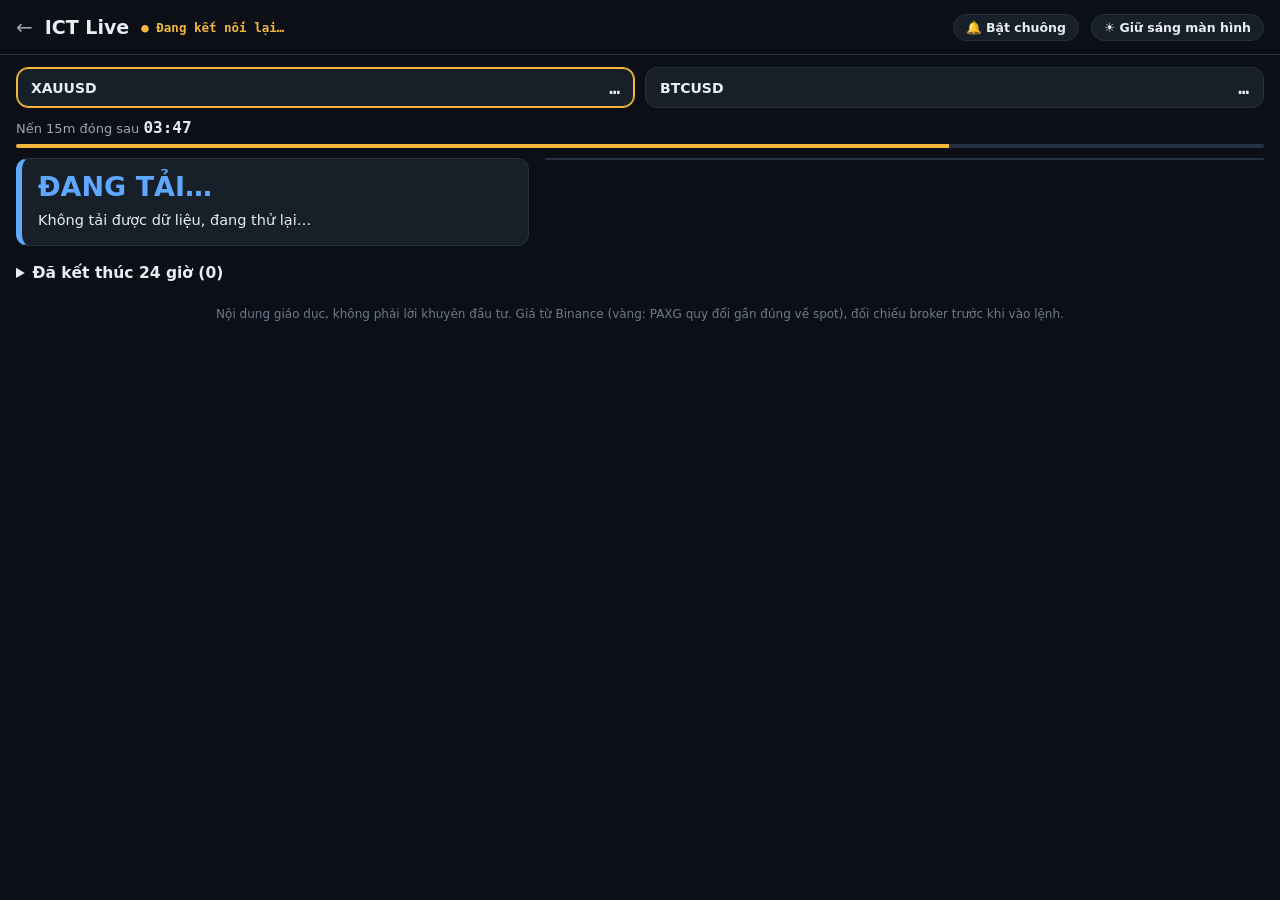
==== live/index.html @ 74df658f "Add ICT Live: a standalone low-latency analysis page (tick-by-tick prices, analysis at candle close " ====
<!doctype html>
<html lang="vi" data-theme="dark">
<head>
<meta charset="utf-8">
<meta name="viewport" content="width=device-width, initial-scale=1">
<title>ICT Live</title>
<meta name="description" content="Phân tích và gợi ý lệnh XAUUSD, BTCUSD theo thời gian thực. Nội dung giáo dục.">
<meta name="theme-color" content="#0c1016">
<link rel="manifest" href="manifest.webmanifest">
<link rel="icon" href="../icons/icon-192.png">
<link rel="apple-touch-icon" href="../icons/apple-touch-icon.png">
<link rel="preconnect" href="https://data-api.binance.vision" crossorigin>
<link rel="preconnect" href="https://stream.binance.com:9443">
<link rel="stylesheet" href="../assets/style.css">
<link rel="stylesheet" href="live.css">
</head>
<body class="lv">
<header class="lv-top">
  <a href="../#analyst" title="Về trang học">←</a>
  <h1>ICT Live</h1>
  <span id="lv-conn" class="off">Đang kết nối…</span>
  <button type="button" id="lv-sound">🔔 Bật chuông</button>
  <button type="button" id="lv-awake">☀ Giữ sáng màn hình</button>
</header>
<main class="lv-main">
  <nav id="lv-tabs"></nav>
  <div class="lv-clock"><div><span>Nến 15m đóng sau</span> <b id="lv-cd">--:--</b></div><div class="lv-track"><i id="lv-bar"></i></div><p id="lv-perf" class="lv-sub"></p></div>
  <div class="lv-grid">
    <div class="lv-col">
      <div id="lv-verdict"></div>
      <section id="lv-prov"></section>
      <section id="lv-open"></section>
      <details class="lv-donebox"><summary>Đã kết thúc 24 giờ (<span id="lv-done-n">0</span>)</summary><div id="lv-done"></div></details>
    </div>
    <div class="lv-col"><div id="lv-chart" class="tvl"></div></div>
  </div>
  <p class="lv-disc">Nội dung giáo dục, không phải lời khuyên đầu tư. Giá từ Binance (vàng: PAXG quy đổi gần đúng về spot), đối chiếu broker trước khi vào lệnh.</p>
</main>
<script src="../assets/engine.js"></script>
<script src="../assets/analyst-core.js"></script>
<script src="../assets/analyst-models.js"></script>
<script src="signals.js"></script>
<script src="app.js"></script>
</body>
</html>
---- assets/style.css ----
/* Kênh Học ICT — bố cục: thanh điều hướng trái + cột đọc rộng; biểu đồ là "tấm bảng" chính của mỗi bài */
:root {
  --bg: #0c1016; --panel: #121820; --card: #171f29; --line: #263243; --fg: #e8edf3; --mute: #97a5b6; --faint: #6b7b8e;
  --accent: #f2b73c; --accent-bg: #f2b73c; --accent-ink: #1b1400; --zbull: #3cc0ff; --zbear: #ff9a4d; --obbull: #9b7dff; --obbear: #e85bd0; --bull: #2fc7a2; --bear: #f2646f; --info: #5fa8ff; --warn: #f2b73c; --note: #b9a5ff; --tint: rgba(255,255,255,.035);
  --ui: 'Inter', system-ui, -apple-system, 'Segoe UI', Roboto, sans-serif; --disp: 'Be Vietnam Pro', 'Inter', system-ui, sans-serif; --mono: 'JetBrains Mono', ui-monospace, Consolas, monospace;
  color-scheme: dark;
}
@media (prefers-color-scheme: light) {
  :root:not([data-theme="dark"]) { --bg: #f2f5f8; --panel: #ffffff; --card: #ffffff; --line: #d8dfe8; --fg: #121a24; --mute: #53627a; --faint: #7d8ba0; --accent: #8f6100; --zbull: #0b87c2; --zbear: #c2570d; --obbull: #5b3fd1; --obbear: #b02a9a; --bull: #0d8d70; --bear: #cc3547; --info: #1c68d0; --warn: #8f6100; --note: #6b46c1; --tint: rgba(10,30,60,.04); color-scheme: light; }
}
:root[data-theme="light"] { --bg: #f2f5f8; --panel: #ffffff; --card: #ffffff; --line: #d8dfe8; --fg: #121a24; --mute: #53627a; --faint: #7d8ba0; --accent: #8f6100; --zbull: #0b87c2; --zbear: #c2570d; --obbull: #5b3fd1; --obbear: #b02a9a; --bull: #0d8d70; --bear: #cc3547; --info: #1c68d0; --warn: #8f6100; --note: #6b46c1; --tint: rgba(10,30,60,.04); color-scheme: light; }

* { box-sizing: border-box; }
html { scroll-behavior: smooth; }
body { margin: 0; background: var(--bg); color: var(--fg); font: 15.5px/1.7 var(--ui); -webkit-font-smoothing: antialiased; }
[hidden] { display: none !important; }
a { color: var(--info); text-decoration: none; } a:hover { text-decoration: underline; }
button, input, select, textarea { font: inherit; color: inherit; }
:focus-visible { outline: 2px solid var(--accent-bg); outline-offset: 2px; border-radius: 4px; }
h1, h2, h3, h4 { font-family: var(--disp); line-height: 1.25; text-wrap: balance; margin: 0; }
b, strong { font-weight: 650; }
code, kbd { font-family: var(--mono); font-size: .88em; background: var(--tint); border: 1px solid var(--line); padding: 1px 5px; border-radius: 4px; }
.up { color: var(--bull); } .dn { color: var(--bear); } .muted { color: var(--mute); }

/* ---- khung ---- */
.top { position: sticky; top: env(safe-area-inset-top, 0px); z-index: 30; display: flex; align-items: center; gap: 12px; height: 54px; padding: 0 max(16px, env(safe-area-inset-right, 0px)) 0 max(16px, env(safe-area-inset-left, 0px)); background: var(--panel); border-bottom: 1px solid var(--line); }
body::before { content: ""; position: fixed; inset: 0 0 auto; height: env(safe-area-inset-top, 0px); z-index: 40; background: var(--panel); }
.brand { display: flex; align-items: center; gap: 10px; font: 800 17px var(--disp); color: var(--fg); letter-spacing: -.01em; white-space: nowrap; }
.brand:hover { text-decoration: none; } .brand small { font: 600 11px var(--ui); color: var(--mute); letter-spacing: .06em; text-transform: uppercase; }
.top .sp { flex: 1; }
.icon-btn { background: none; border: 1px solid var(--line); border-radius: 8px; width: 36px; height: 36px; cursor: pointer; display: inline-grid; place-items: center; color: var(--fg); }
.icon-btn:hover { background: var(--tint); }
a.icon-btn { text-decoration: none; }
#syncBtn[data-st="ok"] { color: var(--bull); border-color: color-mix(in srgb, var(--bull) 50%, var(--line)); } #syncBtn[data-st="err"] { color: var(--bear); border-color: var(--bear); } #syncBtn[data-st="sync"] { color: var(--accent); animation: sypulse 1s ease-in-out infinite; } #syncBtn[data-st="off"] { color: var(--faint); }
@keyframes sypulse { 50% { opacity: .4; } } @media (prefers-reduced-motion: reduce) { #syncBtn[data-st="sync"] { animation: none; } }
#menuBtn { display: none; }
.search { position: relative; flex: 0 1 280px; }
.search input { width: 100%; background: var(--bg); border: 1px solid var(--line); border-radius: 8px; padding: 7px 10px 7px 32px; font-size: 14px; }
.search::before { content: "⌕"; position: absolute; left: 10px; top: 5px; color: var(--mute); font-size: 17px; }
.sres { position: absolute; top: 42px; left: 0; right: 0; background: var(--panel); border: 1px solid var(--line); border-radius: 10px; max-height: 60vh; overflow: auto; box-shadow: 0 12px 30px rgba(0,0,0,.35); }
.sres a { display: block; padding: 9px 12px; color: var(--fg); border-bottom: 1px solid var(--line); font-size: 14px; } .sres a small { display: block; color: var(--mute); }
.sres a:hover { background: var(--tint); text-decoration: none; }
.layout { display: grid; grid-template-columns: 290px minmax(0, 1fr); min-height: calc(100vh - 54px); }
.side { position: sticky; top: calc(54px + env(safe-area-inset-top, 0px)); align-self: start; height: calc(100vh - 54px); overflow: auto; background: var(--panel); border-right: 1px solid var(--line); padding: 14px 10px 40px max(10px, env(safe-area-inset-left, 0px)); }
.side h6 { margin: 16px 10px 6px; font: 700 11px var(--ui); letter-spacing: .09em; text-transform: uppercase; color: var(--faint); }
.side a.nv, .side summary { display: flex; align-items: center; gap: 8px; padding: 7px 10px; border-radius: 8px; color: var(--fg); font-size: 14px; cursor: pointer; list-style: none; }
.side summary::-webkit-details-marker { display: none; }
.side a.nv:hover, .side summary:hover { background: var(--tint); text-decoration: none; }
.side a.nv.on { background: var(--accent-bg); color: var(--accent-ink); font-weight: 650; }
.side details > summary { font-weight: 600; } .side details > summary::after { content: "▸"; margin-left: auto; color: var(--faint); transition: transform .15s; } .side details[open] > summary::after { transform: rotate(90deg); }
.side .ls a.nv { padding-left: 22px; font-size: 13.5px; color: var(--mute); } .side .ls a.nv.on { color: var(--accent-ink); }
.side .dotp { width: 8px; height: 8px; border-radius: 50%; border: 1.5px solid var(--faint); flex: none; } .side .dotp.ok { background: var(--bull); border-color: var(--bull); }
.side .mp { margin-left: auto; font: 11px var(--mono); color: var(--faint); }
.main { min-width: 0; padding: 28px max(20px, env(safe-area-inset-right, 0px)) 80px 32px; }
.page { max-width: 880px; margin: 0 auto; }
.page.wide { max-width: 1080px; }
.scrim { display: none; }

/* ---- chữ ---- */
.crumb { font: 600 12px var(--ui); letter-spacing: .08em; text-transform: uppercase; color: var(--accent); margin-bottom: 8px; }
.page h1 { font-size: clamp(26px, 4.2vw, 38px); letter-spacing: -.02em; margin-bottom: 8px; }
.lead { color: var(--mute); font-size: 17px; margin: 0 0 22px; }
.meta { display: flex; flex-wrap: wrap; gap: 8px; margin: 0 0 22px; }
.tagc { font: 600 12px var(--ui); border: 1px solid var(--line); border-radius: 999px; padding: 2px 10px; color: var(--mute); }
.tagc.g { color: var(--bull); border-color: color-mix(in srgb, var(--bull) 50%, var(--line)); } .tagc.o { color: var(--accent); border-color: color-mix(in srgb, var(--accent) 50%, var(--line)); }
.page h2 { font-size: 23px; margin: 36px 0 10px; letter-spacing: -.01em; } .page h3 { font-size: 18px; margin: 26px 0 8px; }
.page p { margin: 0 0 14px; } .page ul, .page ol { padding-left: 22px; margin: 0 0 16px; } .page li { margin-bottom: 6px; }
.callout { background: var(--tint); border: 1px solid var(--line); border-radius: 8px; padding: 12px 15px 12px; margin: 18px 0; }
.callout::before { display: block; font: 700 11px var(--ui); letter-spacing: .09em; text-transform: uppercase; margin-bottom: 4px; }
.callout.key::before { content: "Cốt lõi cần nhớ"; color: var(--accent); } .callout.tip::before { content: "Mẹo thực hành"; color: var(--bull); }
.callout.warn::before { content: "Lưu ý / Rủi ro"; color: var(--bear); } .callout.ex::before { content: "Ví dụ"; color: var(--info); } .callout.hist::before { content: "Ghi chú"; color: var(--note); }
.callout p:last-child, .callout ul:last-child { margin-bottom: 0; }
.tblw { overflow-x: auto; margin: 16px 0; border: 1px solid var(--line); border-radius: 8px; }
table { border-collapse: collapse; width: 100%; font-size: 14px; } th, td { text-align: left; padding: 8px 12px; border-bottom: 1px solid var(--line); vertical-align: top; } th { background: var(--tint); font: 700 12px var(--ui); text-transform: uppercase; letter-spacing: .05em; color: var(--mute); } tr:last-child td { border-bottom: 0; }
.cols { display: grid; grid-template-columns: repeat(auto-fit, minmax(240px, 1fr)); gap: 14px; margin: 16px 0; }
.cols > div { background: var(--card); border: 1px solid var(--line); border-radius: 10px; padding: 14px 16px; } .cols h4 { font-size: 15px; margin-bottom: 6px; }
.cols p:last-child, .cols ul:last-child { margin-bottom: 0; }
.fm { font-family: var(--mono); background: var(--tint); border: 1px solid var(--line); border-radius: 8px; padding: 10px 14px; margin: 14px 0; overflow-x: auto; }
.page pre { background: var(--tint); border: 1px solid var(--line); border-radius: 8px; padding: 12px 14px; overflow-x: auto; font: 13px/1.6 var(--mono); margin: 14px 0; } .page pre code { background: none; border: 0; padding: 0; font-size: inherit; }
.lnav { display: flex; justify-content: space-between; gap: 12px; margin-top: 40px; flex-wrap: wrap; }
.lnav a { flex: 1 1 240px; border: 1px solid var(--line); background: var(--card); border-radius: 10px; padding: 12px 16px; color: var(--fg); } .lnav a small { display: block; color: var(--mute); font-size: 12px; } .lnav a:hover { border-color: var(--accent); text-decoration: none; } .lnav .nx { text-align: right; }

/* ---- nút ---- */
.btn { background: var(--card); color: var(--fg); border: 1px solid var(--line); border-radius: 8px; padding: 7px 13px; font-size: 14px; font-weight: 600; cursor: pointer; line-height: 1.3; } .btn:hover { border-color: var(--faint); }
.btn.pri { background: var(--accent-bg); color: var(--accent-ink); border-color: transparent; } .btn.pri:hover { filter: brightness(1.06); }
.btn.buy { background: color-mix(in srgb, var(--bull) 22%, var(--card)); border-color: var(--bull); color: var(--bull); } .btn.sell { background: color-mix(in srgb, var(--bear) 22%, var(--card)); border-color: var(--bear); color: var(--bear); }
.btn:disabled { opacity: .5; cursor: not-allowed; }
.btn.sm { padding: 4px 10px; font-size: 13px; }

/* ---- biểu đồ ---- */
.blk { margin: 22px 0; padding: 0; border: 1px solid var(--line); border-radius: 10px; background: var(--panel); overflow: hidden; }
.pl-top { display: flex; flex-wrap: wrap; align-items: baseline; gap: 4px 12px; padding: 10px 14px 4px; } .pl-top b { font: 700 14.5px var(--disp); } .pl-sub { font-size: 12px; color: var(--faint); }
.chart { padding: 0 0 4px; }
.ch-bar { display: flex; flex-wrap: wrap; align-items: center; gap: 6px 12px; padding: 2px 14px 6px; }
.ch-info { font: 12px var(--mono); color: var(--mute); flex: 1 1 280px; min-height: 18px; } .ch-info b { color: var(--fg); }
.ch-tg { display: flex; flex-wrap: wrap; gap: 5px; } .tg { background: none; border: 1px solid var(--line); color: var(--mute); border-radius: 999px; padding: 2px 10px; font-size: 12px; font-weight: 600; cursor: pointer; } .tg.on { background: var(--accent-bg); color: var(--accent-ink); border-color: transparent; }
.ch-wrap { overflow-x: auto; overflow-y: hidden; } .ch-svg { display: block; font-family: var(--ui); touch-action: pan-y; }
.gr { stroke: var(--line); stroke-width: 1; opacity: .7; } .ax { fill: var(--faint); font: 10.5px var(--mono); } .bt { fill: var(--faint); font: 600 9.5px var(--ui); letter-spacing: .03em; }
.kz { fill: var(--info); fill-opacity: .08; } .sbw { fill: var(--warn); fill-opacity: .16; }
.zp { fill: var(--bear); fill-opacity: .07; } .zd { fill: var(--bull); fill-opacity: .07; } .eq { stroke: var(--mute); stroke-dasharray: 4 3; }
svg line.eq { fill: none; stroke: var(--mute); stroke-dasharray: 4 3; }
.cu line { stroke: var(--bull); stroke-width: 1.2; } .cu rect { fill: var(--bull); } .cd line { stroke: var(--bear); stroke-width: 1.2; } .cd rect { fill: var(--bear); }
.a-ob { --ac: var(--obbull); } .a-os { --ac: var(--obbear); } .a-zb { --ac: var(--zbull); } .a-zr { --ac: var(--zbear); } .a-bull { --ac: var(--bull); } .a-bear { --ac: var(--bear); } .a-info { --ac: var(--info); } .a-warn { --ac: var(--warn); } .a-note { --ac: var(--note); } .a-mute { --ac: var(--mute); }
.a .ln { stroke: var(--ac); stroke-width: 1.3; fill: none; } .a .ln.dash { stroke-dasharray: 5 4; } .a .ln.dot { stroke-dasharray: 2 3; stroke-width: 1; }
.a .fl { fill: var(--ac); } .a .tx { fill: var(--ac); font: 600 10.5px var(--ui); } .a .tx.sm { font-size: 9.5px; } .a .tx.b { font-weight: 800; font-size: 11px; } .a .pl { fill: var(--card); stroke: var(--ac); stroke-width: 1; }
.tx.hl, .sw.hl { paint-order: stroke; stroke: var(--panel); stroke-width: 3.5px; stroke-linejoin: round; }
.tx.hl.in { stroke-width: 2.5px; stroke-opacity: .5; }
.mk { fill: var(--ac, var(--fg)); } .a .mk { fill: var(--ac); } .sw { fill: var(--mute); font: 700 9px var(--ui); } .xl { stroke: var(--faint); stroke-dasharray: 3 3; }
.ps { stroke-width: 1.2; } .ps.pe { stroke: var(--info); } .ps.psl { stroke: var(--bear); stroke-dasharray: 5 3; } .ps.ptp { stroke: var(--bull); stroke-dasharray: 5 3; } .ax.pet { fill: var(--info); } .ax.pslt { fill: var(--bear); } .ax.ptpt { fill: var(--bull); }
.trd { stroke-width: 1.4; stroke-dasharray: 3 3; } .trd.w { stroke: var(--bull); } .trd.l { stroke: var(--bear); } .trd-dot.w { fill: var(--bull); } .trd-dot.l { fill: var(--bear); }
.cap { margin: 0; padding: 8px 14px 12px; font-size: 13.5px; color: var(--mute); border-top: 1px solid var(--line); }
.dgf .dg-wrap { overflow-x: auto; padding: 10px 10px 2px; } svg.dg { width: 100%; min-width: 520px; height: auto; display: block; font-family: var(--ui); }
.d-t { fill: var(--fg); font: 12px var(--ui); } .d-t.b { font-weight: 700; } .d-t.w { fill: #fff; } .d-t.mute { fill: var(--mute); } .d-t.bull { fill: var(--bull); } .d-t.bear { fill: var(--bear); } .d-t.warn { fill: var(--warn); }
.d-l { stroke: var(--mute); stroke-width: 1; } .d-l.dash { stroke-dasharray: 5 4; } .d-p { fill: none; stroke: var(--fg); stroke-width: 2.2; stroke-linejoin: round; } .d-dot { fill: var(--panel); stroke: var(--fg); stroke-width: 2; }
.d-z { fill: var(--mute); fill-opacity: .12; stroke: none; } .d-z.bull { fill: var(--bull); fill-opacity: .16; } .d-z.bear { fill: var(--bear); fill-opacity: .16; } .d-z.warn { fill: var(--warn); fill-opacity: .2; } .d-z.info { fill: var(--info); fill-opacity: .18; } .d-z.neu { fill: var(--mute); fill-opacity: .14; }
.d-sb { fill: var(--accent-bg); }

/* ---- player ---- */
.pl-ctl { display: flex; flex-wrap: wrap; align-items: center; gap: 8px; padding: 8px 14px; border-top: 1px solid var(--line); background: var(--tint); }
.pl-sl { flex: 1 1 140px; accent-color: var(--accent-bg); min-width: 100px; } .pl-pos { font: 12px var(--mono); color: var(--mute); min-width: 54px; }
.pl-sp { background: var(--card); border: 1px solid var(--line); border-radius: 8px; padding: 6px 8px; font-size: 13px; }
.pl-narr { padding: 12px 14px 14px; border-top: 1px solid var(--line); }
.step .sn { font: 700 11px var(--ui); letter-spacing: .08em; text-transform: uppercase; color: var(--accent); margin-bottom: 2px; } .step b { font: 700 16px var(--disp); } .step p { margin: 4px 0 0; color: var(--fg); font-size: 14.5px; } .step.muted p { color: var(--mute); margin: 0; }
.dots { display: flex; flex-wrap: wrap; gap: 6px; margin-top: 12px; } .dot { width: 28px; height: 28px; border-radius: 50%; border: 1px solid var(--line); background: var(--card); color: var(--mute); font: 600 12px var(--mono); cursor: pointer; } .dot.done { border-color: var(--bull); color: var(--bull); } .dot.on { background: var(--accent-bg); color: var(--accent-ink); border-color: transparent; }
.opts { display: grid; gap: 8px; margin: 10px 0; } .opt { text-align: left; background: var(--card); border: 1px solid var(--line); border-radius: 8px; padding: 9px 12px; cursor: pointer; font-size: 14.5px; } .opt:hover:not(:disabled) { border-color: var(--accent); } .opt.ok { border-color: var(--bull); background: color-mix(in srgb, var(--bull) 16%, var(--card)); } .opt.no { border-color: var(--bear); background: color-mix(in srgb, var(--bear) 14%, var(--card)); } .opt:disabled { cursor: default; }
.fb p { margin: 0 0 10px; font-size: 14.5px; }
.pr { padding: 10px 14px; border-top: 1px solid var(--line); } .pr-row { display: flex; flex-wrap: wrap; align-items: center; gap: 10px; } .pr-row label { font-size: 13px; color: var(--mute); display: inline-flex; align-items: center; gap: 6px; } .pr-row input, .pr-row select { background: var(--bg); border: 1px solid var(--line); border-radius: 6px; padding: 4px 6px; width: 64px; } .pr-row select { width: auto; }
.pr-stat { display: flex; flex-wrap: wrap; gap: 8px; margin-top: 10px; } .chip { border: 1px solid var(--line); border-radius: 999px; padding: 2px 11px; font-size: 13px; background: var(--card); }
.pr-log { margin-top: 8px; max-height: 130px; overflow: auto; font: 12.5px var(--mono); } .lg { padding: 3px 0; border-bottom: 1px dashed var(--line); }
.pr-end { padding: 12px 14px; border-top: 1px solid var(--line); background: var(--tint); } .pr-end p { margin: 6px 0 10px; }

/* ---- thẻ, lưới, trang chủ ---- */
.hero { display: grid; gap: 22px; margin-bottom: 30px; }
.hero h1 { font-size: clamp(30px, 5.5vw, 52px); letter-spacing: -.03em; line-height: 1.08; max-width: 16ch; } .hero h1 em { font-style: normal; color: var(--accent); }
.hero p { max-width: 62ch; color: var(--mute); font-size: 17.5px; margin: 0; }
.btns { display: flex; flex-wrap: wrap; gap: 10px; } .btns .btn { padding: 10px 18px; font-size: 15px; }
.stats { display: grid; grid-template-columns: repeat(auto-fit, minmax(130px, 1fr)); gap: 12px; margin: 26px 0; } .stat { border: 1px solid var(--line); border-radius: 10px; padding: 12px 14px; background: var(--panel); } .stat b { display: block; font: 800 26px var(--disp); } .stat span { font-size: 13px; color: var(--mute); }
.cards { display: grid; grid-template-columns: repeat(auto-fill, minmax(260px, 1fr)); gap: 14px; margin: 16px 0; }
.card { display: block; background: var(--card); border: 1px solid var(--line); border-radius: 10px; padding: 14px 16px; color: var(--fg); } a.card:hover { border-color: var(--accent); text-decoration: none; transform: translateY(-1px); } .card h3 { font-size: 16px; margin: 0 0 4px; } .card p { margin: 0; font-size: 13.5px; color: var(--mute); } .card .tagc { margin-bottom: 8px; display: inline-block; }
.mod { display: grid; grid-template-columns: 54px minmax(0, 1fr); gap: 4px 14px; padding: 16px 0; border-top: 1px solid var(--line); } .mod .n { font: 800 34px var(--disp); color: var(--faint); line-height: 1; grid-row: span 2; } .mod h3 { font-size: 18px; margin: 0; } .mod p { margin: 2px 0 8px; color: var(--mute); font-size: 14px; } .mod .ll { display: flex; flex-wrap: wrap; gap: 6px; } .mod .ll a { border: 1px solid var(--line); background: var(--card); border-radius: 8px; padding: 3px 10px; font-size: 13px; color: var(--fg); } .mod .ll a.ok { border-color: var(--bull); } .mod .ll a:hover { border-color: var(--accent); text-decoration: none; }
.bar { height: 8px; border-radius: 999px; background: var(--line); overflow: hidden; } .bar i { display: block; height: 100%; background: var(--bull); }
.rlg { display: grid; grid-template-columns: repeat(auto-fill, minmax(230px, 1fr)); gap: 12px; } .rlc { text-align: left; background: var(--card); border: 1px solid var(--line); border-radius: 10px; padding: 12px 14px; cursor: pointer; } .rlc:hover { border-color: var(--faint); } .rlc.on { border-color: var(--accent-bg); box-shadow: 0 0 0 1px var(--accent-bg); } .rlc b { display: block; font: 700 14.5px var(--disp); margin: 4px 0 2px; } .rlc small { color: var(--mute); font-size: 12.5px; line-height: 1.4; display: block; }
.seg { display: inline-flex; border: 1px solid var(--line); border-radius: 9px; overflow: hidden; } .seg button { background: var(--card); border: 0; padding: 8px 16px; font-weight: 600; cursor: pointer; color: var(--mute); } .seg button.on { background: var(--accent-bg); color: var(--accent-ink); }

/* ---- quiz & công cụ ---- */
.quiz { margin-top: 36px; border: 1px solid var(--line); border-radius: 12px; padding: 16px 18px; background: var(--panel); } .quiz h2 { margin: 0 0 4px !important; font-size: 20px !important; }
.qq { margin: 18px 0; } .qq > b { display: block; margin-bottom: 8px; } .qs { margin-top: 12px; font-weight: 600; }
.tool { background: var(--panel); border: 1px solid var(--line); border-radius: 12px; padding: 16px 18px; margin: 16px 0; }
.frm { display: grid; grid-template-columns: repeat(auto-fit, minmax(170px, 1fr)); gap: 12px; margin-bottom: 12px; } .fld label { display: block; font-size: 12.5px; color: var(--mute); margin-bottom: 3px; font-weight: 600; } .fld input, .fld select, .fld textarea { width: 100%; background: var(--bg); border: 1px solid var(--line); border-radius: 8px; padding: 8px 10px; } .fld textarea { min-height: 70px; resize: vertical; }
.res { display: grid; grid-template-columns: repeat(auto-fit, minmax(150px, 1fr)); gap: 10px; margin-top: 12px; } .res div { background: var(--card); border: 1px solid var(--line); border-radius: 10px; padding: 10px 12px; } .res small { display: block; color: var(--mute); font-size: 12px; } .res b { font: 700 20px var(--mono); }
.kzrow { display: grid; grid-template-columns: 1fr auto auto; gap: 8px 16px; padding: 8px 0; border-bottom: 1px solid var(--line); align-items: center; font-size: 14px; } .kzrow.now { background: color-mix(in srgb, var(--bull) 12%, transparent); } .kzrow .t { font-family: var(--mono); } .kzrow small { color: var(--mute); display: block; }
.clocks { display: grid; grid-template-columns: repeat(auto-fit, minmax(170px, 1fr)); gap: 10px; margin-bottom: 14px; } .clock { background: var(--card); border: 1px solid var(--line); border-radius: 10px; padding: 12px 14px; } .clock b { display: block; font: 700 26px var(--mono); } .clock span { font-size: 12.5px; color: var(--mute); }
.chk { display: flex; gap: 10px; align-items: flex-start; padding: 7px 0; border-bottom: 1px solid var(--line); } .chk input { margin-top: 6px; accent-color: var(--accent-bg); width: 17px; height: 17px; }
.gl { display: grid; gap: 0; } .gi { padding: 12px 0; border-bottom: 1px solid var(--line); } .gi b { font-size: 16px; font-family: var(--disp); } .gi i { color: var(--faint); font-style: normal; font-size: 13px; margin-left: 8px; } .gi p { margin: 3px 0 0; font-size: 14.5px; color: var(--mute); } .gi .tagc { margin-left: 8px; font-size: 11px; }
.filters { display: flex; flex-wrap: wrap; gap: 6px; margin: 10px 0 14px; } .filters input { flex: 1 1 220px; background: var(--card); border: 1px solid var(--line); border-radius: 8px; padding: 8px 12px; }
.eqc { width: 100%; height: auto; display: block; } .eqc .l { fill: none; stroke-width: 1.2; opacity: .55; } .eqc .l.dnl { stroke: var(--bear); } .eqc .l.upl { stroke: var(--bull); }
.foot { margin-top: 56px; padding-top: 18px; border-top: 1px solid var(--line); font-size: 12.5px; color: var(--faint); max-width: 880px; margin-inline: auto; }

@media (max-width: 980px) {
  .layout { grid-template-columns: minmax(0, 1fr); } #menuBtn { display: inline-grid; }
  .side { position: fixed; z-index: 50; left: 0; top: calc(54px + env(safe-area-inset-top, 0px)); bottom: 0; width: min(88vw, 320px); height: auto; transform: translateX(-102%); transition: transform .2s; box-shadow: 8px 0 30px rgba(0,0,0,.35); }
  body.nav .side { transform: none; } body.nav .scrim { display: block; position: fixed; inset: 0; z-index: 45; background: rgba(0,0,0,.45); }
  .main { padding: 20px max(16px, env(safe-area-inset-right, 0px)) 70px max(16px, env(safe-area-inset-left, 0px)); } .search { flex: 1 1 auto; } .brand small { display: none; }
}
@media (max-width: 560px) { .brand span.t2 { display: none; } .top { gap: 8px; } .mod { grid-template-columns: 38px minmax(0, 1fr); } .mod .n { font-size: 26px; } .pl-ctl .btn { padding: 6px 10px; } }
@media (prefers-reduced-motion: reduce) { html { scroll-behavior: auto; } * { transition: none !important; } }

.tvbox { border: 1px solid var(--line); border-radius: 10px; overflow: hidden; background: var(--panel); margin: 8px 0 14px; } .tvwait, .tvfail { padding: 22px 18px; } .tvfail p { margin: 6px 0 12px; } .tradingview-widget-copyright { font-size: 12px; padding: 4px 10px 8px; color: var(--faint); }
.rawbox { border: 1px dashed var(--line); border-radius: 10px; padding: 12px 14px; margin: 18px 0; } .rawbox summary { cursor: pointer; font-weight: 650; } .rawbox textarea { width: 100%; min-height: 90px; background: var(--bg); border: 1px solid var(--line); border-radius: 8px; padding: 8px; font: 12px var(--mono); }

/* ---- chú giải viết tắt tại chỗ ---- */
abbr.ab { text-decoration: none; border-bottom: 1px dotted var(--faint); cursor: help; }
abbr.ab:hover, abbr.ab:focus-visible { border-bottom-color: var(--accent); color: var(--fg); }
.ab-x { color: var(--mute); font-size: .86em; font-weight: 400; font-style: normal; }
#abpop { position: fixed; z-index: 60; max-width: min(320px, calc(100vw - 16px)); background: var(--card); color: var(--fg); border: 1px solid var(--line); border-radius: 10px; padding: 10px 13px; font-size: 13.5px; line-height: 1.55; box-shadow: 0 8px 28px rgba(0,0,0,.35); }
#abpop b { font-family: var(--disp); font-size: 15px; color: var(--accent); } #abpop i { font-style: normal; color: var(--mute); }
#abpop p { margin: 4px 0 0; } #abpop .ab-d { color: var(--mute); font-size: 13px; } #abpop a { display: inline-block; margin-top: 6px; font-size: 12.5px; font-weight: 600; }
#unlockBar { background: var(--tint); border-bottom: 1px solid var(--line); padding: 7px 16px; font-size: 13.5px; text-align: center; color: var(--mute); }
#unlockBar button { background: none; border: 0; color: var(--faint); cursor: pointer; margin-left: 8px; font-size: 14px; }

/* ---- bảng tin & tác động ---- */
.nb-h { padding: 10px 0; border-bottom: 1px solid var(--line); } .nb-h > a { color: var(--fg); font-weight: 600; font-size: 15px; line-height: 1.45; } .nb-h > a:hover { color: var(--info); }
.nb-m { display: flex; flex-wrap: wrap; gap: 8px; align-items: center; font-size: 12px; color: var(--faint); margin-top: 3px; } .nb-m .tagc { font-size: 11px; }
.nb-imp { margin-top: 5px; font-size: 12.5px; color: var(--mute); display: grid; gap: 2px; } .nb-i b { color: var(--fg); font-weight: 600; }
.nb-r:hover td, .nb-r:focus-visible td { background: var(--tint); } .nb-w td { background: var(--tint); font-size: 13.5px; color: var(--mute); }

/* khung thời gian */
.ch-tf { display: flex; flex-wrap: wrap; gap: 0; border: 1px solid var(--line); border-radius: 999px; overflow: hidden; } .ch-tf .tf { background: none; border: 0; border-right: 1px solid var(--line); color: var(--mute); padding: 2px 11px; font: 700 12px var(--mono); cursor: pointer; } .ch-tf .tf:last-child { border-right: 0; } .ch-tf .tf.on { background: var(--accent-bg); color: var(--accent-ink); } .ch-tf .tf.mu { font-family: var(--ui); border-left: 1px solid var(--line); }
.ch-fn { margin: 2px 14px 6px; font-size: 12px; color: var(--faint); line-height: 1.5; }
.pl-multi:empty { display: none; } .pl-x { border-bottom: 1px dashed var(--line); margin-bottom: 6px; padding-bottom: 2px; }

/* trang phân tích */
.an-bar { display: flex; flex-wrap: wrap; align-items: center; gap: 10px 16px; margin: 14px 0 6px; } .an-bar label { display: flex; align-items: center; gap: 6px; font-size: 13px; color: var(--mute); } .an-bar input, .an-bar select { background: var(--card); color: var(--fg); border: 1px solid var(--line); border-radius: 6px; padding: 5px 8px; font: inherit; }
.an-st { font-size: 13px; color: var(--faint); } .an-st.ok { color: var(--bull); } .an-st.no { color: var(--bear); }
.an-meta { font: 13px var(--mono); color: var(--mute); margin: 14px 0 6px; } .an-wait { padding: 30px; text-align: center; color: var(--mute); border: 1px dashed var(--line); border-radius: 10px; }
.an-card { background: var(--card); border: 1px solid var(--line); border-radius: 12px; padding: 14px 18px 16px; margin: 16px 0; } .an-card h2 { font: 700 18px var(--disp); margin: 0; border: 0; padding: 0; } .an-card h3 { font: 700 14.5px var(--disp); margin: 18px 0 6px; }
.an-card.an-setup.b { border-left: 4px solid var(--bull); } .an-card.an-setup.s { border-left: 4px solid var(--bear); }
.an-h { display: flex; flex-wrap: wrap; align-items: center; gap: 8px 12px; margin-bottom: 8px; }
.an-chip { border: 1px solid var(--line); border-radius: 999px; padding: 2px 11px; font-size: 12.5px; font-weight: 600; color: var(--mute); background: var(--tint); } .an-chip.ok { color: var(--bull); border-color: color-mix(in srgb, var(--bull) 55%, var(--line)); } .an-chip.no { color: var(--bear); border-color: color-mix(in srgb, var(--bear) 55%, var(--line)); } .an-chip.warn { color: var(--warn); border-color: color-mix(in srgb, var(--warn) 55%, var(--line)); } .an-chip.info { color: var(--info); }
.an-dir { font: 800 15px var(--disp); padding: 4px 12px; border-radius: 8px; } .an-dir.b { background: color-mix(in srgb, var(--bull) 20%, var(--card)); color: var(--bull); } .an-dir.s { background: color-mix(in srgb, var(--bear) 20%, var(--card)); color: var(--bear); }
.an-trade { display: grid; grid-template-columns: repeat(auto-fit, minmax(120px, 1fr)); gap: 10px; margin: 8px 0; } .an-trade div, .an-bt-sum div { background: var(--tint); border: 1px solid var(--line); border-radius: 8px; padding: 8px 12px; } .an-trade i, .an-bt-sum i { display: block; font-style: normal; font-size: 12px; color: var(--faint); } .an-trade b, .an-bt-sum b { font: 700 18px var(--mono); } .an-trade b.ok, .an-bt-sum b.ok, .ok { color: var(--bull); } .an-trade b.no, .an-bt-sum b.no, .no { color: var(--bear); }
.an-tpn { font-size: 13px; color: var(--mute); margin: 4px 0 10px; }
.an-imgs { display: grid; gap: 12px; margin: 10px 0; } .an-imgs figure { margin: 0; border: 1px solid var(--line); border-radius: 10px; overflow: hidden; background: var(--bg); } .an-imgs figcaption { font: 700 13px var(--ui); padding: 7px 12px; border-bottom: 1px solid var(--line); color: var(--mute); }
.an-btns { display: flex; flex-wrap: wrap; gap: 10px; margin: 10px 0; }
.an-story { padding-left: 20px; } .an-story li { margin: 8px 0; line-height: 1.6; }
.an-ck { display: grid; grid-template-columns: repeat(auto-fit, minmax(260px, 1fr)); gap: 8px; } .an-ck div { border: 1px solid var(--line); border-radius: 8px; padding: 8px 11px; font-size: 13.5px; } .an-ck div.y b { color: var(--bull); } .an-ck div.n b { color: var(--faint); } .an-ck span { display: block; color: var(--mute); font-size: 12.5px; margin-top: 2px; }
.an-two { display: grid; grid-template-columns: repeat(auto-fit, minmax(280px, 1fr)); gap: 0 24px; }
.an-lv { display: flex; flex-wrap: wrap; gap: 6px; margin-top: 10px; } .an-lvi { border: 1px solid var(--line); border-radius: 6px; padding: 2px 9px; font-size: 12.5px; background: var(--tint); } .an-lvi.hi b { color: var(--bear); } .an-lvi.lo b { color: var(--bull); }
.an-warn { color: var(--warn); font-size: 13.5px; }
.an-bt-sum { display: grid; grid-template-columns: repeat(auto-fit, minmax(140px, 1fr)); gap: 10px; margin: 10px 0; } .an-eq { width: 100%; height: 90px; background: var(--tint); border: 1px solid var(--line); border-radius: 8px; margin: 6px 0; }
.an-card details summary { cursor: pointer; }

/* ảnh phân tích 2x2 kiểu TradingView */
.an-imgs.g2 { grid-template-columns: repeat(2, minmax(0, 1fr)); } .an-imgs figure.tvx { background: var(--tvbg); }
.an-imgs figcaption { display: flex; align-items: center; justify-content: space-between; gap: 8px; } .an-imgs figcaption .tvsw { display: flex; border: 1px solid var(--line); border-radius: 999px; overflow: hidden; } .an-imgs figcaption .tvsw button { background: none; border: 0; color: var(--mute); padding: 1px 9px; font: 600 11px var(--ui); cursor: pointer; } .an-imgs figcaption .tvsw button.on { background: var(--accent-bg); color: var(--accent-ink); }
.an-imgs .tvbox { min-height: 0; margin: 0; border: 0; border-radius: 0; } .an-tvn { font-size: 11.5px; color: var(--faint); padding: 3px 12px 6px; }
.tvl { --tvbg: #131722; --tvgrid: #2a2e39; --tvup: #26a69a; --tvdn: #ef5350; --tvtx: #787b86; background: var(--tvbg); }
:root[data-theme="light"] .tvl, :root:not([data-theme="dark"]) .tvl { --tvbg: #ffffff; --tvgrid: #e0e3eb; --tvtx: #787b86; }
:root[data-theme="dark"] .tvl { --tvbg: #131722; --tvgrid: #2a2e39; }
.tvl .gr { stroke: var(--tvgrid); opacity: 1; } .tvl .ax { fill: var(--tvtx); } .tvl .bt { fill: var(--tvtx); }
.tvl .cu line { stroke: var(--tvup); } .tvl .cu rect { fill: var(--tvup); } .tvl .cd line { stroke: var(--tvdn); } .tvl .cd rect { fill: var(--tvdn); }
.tvl .ch-bar { padding-top: 4px; } .tvl .ch-info { color: var(--tvtx); } .tvl .ch-info b { color: var(--fg); } .tvl .tx.hl, .tvl .sw.hl { stroke: var(--tvbg); } .tvl .a .pl { fill: var(--tvbg); }
.pbx.tp { fill: var(--bull); fill-opacity: .1; } .pbx.sl { fill: var(--bear); fill-opacity: .13; }
.ax.ps-t { paint-order: stroke; stroke: var(--tvbg, var(--panel)); stroke-width: 3px; stroke-linejoin: round; font-weight: 700; }
.ptag.peg { fill: var(--info); } .ptag.pslg { fill: var(--bear); } .ptag.ptpg { fill: var(--bull); } .ptx { fill: #fff; font: 700 10px var(--mono); }
@media (max-width: 900px) { .an-imgs.g2 { grid-template-columns: 1fr; } }

.an-imgs .ch-info { flex: 1 1 100%; height: 30px; overflow: hidden; line-height: 15px; font-size: 11px; } .an-imgs .ch-bar { padding: 4px 10px 2px; gap: 2px 8px; } .an-imgs .ch-tg { gap: 3px; } .an-imgs .tg { padding: 1px 8px; font-size: 11px; }
.an-imgs .ch-svg { cursor: grab; user-select: none; -webkit-user-select: none; } .an-imgs .ch-svg:active { cursor: grabbing; }
.an-imgs figcaption { flex-wrap: wrap; } .an-imgs figcaption .zm { margin-left: auto; display: flex; gap: 3px; } .an-imgs figcaption .zm button { background: none; border: 1px solid var(--line); border-radius: 6px; color: var(--fg); min-width: 26px; height: 22px; font: 700 14px var(--ui); line-height: 1; cursor: pointer; } .an-imgs figcaption .zm button:hover { border-color: var(--accent); }

.lpl { stroke-width: 1; stroke-dasharray: 1 3; } .lpl.u { stroke: var(--tvup, var(--bull)); } .lpl.d { stroke: var(--tvdn, var(--bear)); } .lpg.u { fill: var(--tvup, var(--bull)); } .lpg.d { fill: var(--tvdn, var(--bear)); }
.an-live { font: 600 13px var(--mono); color: var(--faint); display: inline-flex; align-items: center; gap: 6px; } .an-live i { width: 8px; height: 8px; border-radius: 50%; background: var(--faint); display: inline-block; } .an-live.on i { background: var(--bull); animation: sypulse 1.4s ease-in-out infinite; } .an-live.on b { color: var(--fg); } .an-live.up b { color: var(--bull); } .an-live.dn b { color: var(--bear); }
#an-run.pulse { animation: sypulse 1s ease-in-out infinite; }
.an-md { border-left-style: dashed !important; } .an-mdn { font-size: 13.5px; color: var(--mute); } .an-mdhead h3 { margin: 12px 0 6px; font-size: 15px; } .an-ck b em { float: right; font-style: normal; font: 600 12px var(--mono); color: var(--mute); }
.an-bt1 { font-size: 13.5px; color: var(--warn); margin: 6px 0 10px; } .an-cbctl { display: flex; flex-wrap: wrap; gap: 14px; align-items: center; margin: 8px 0; font-size: 13.5px; }
/* trang Phân tích gọn: nhận định trước, chi tiết gập lại */
.an-page h1 { font-size: clamp(22px, 3vw, 28px); margin-bottom: 0; } .an-page .an-bar { margin: 10px 0 0; }
.an-set { font-size: 13px; margin-left: auto; } .an-set summary { cursor: pointer; color: var(--mute); font-weight: 600; } .an-set > div { display: flex; flex-wrap: wrap; gap: 10px 16px; align-items: center; margin-top: 8px; } .an-set[open] { flex: 1 1 100%; margin-left: 0; }
.an-verdict { border-left: 5px solid var(--info); } .an-verdict.v-ok { border-left-color: var(--bull); } .an-verdict.v-no { border-left-color: var(--bear); } .an-verdict.v-warn { border-left-color: var(--warn); }
.an-v-top { display: flex; flex-wrap: wrap; align-items: baseline; justify-content: space-between; gap: 8px 20px; }
.an-v-head { font: 800 clamp(24px, 4vw, 32px) var(--disp); letter-spacing: -.01em; color: var(--info); } .v-ok .an-v-head { color: var(--bull); } .v-no .an-v-head { color: var(--bear); } .v-warn .an-v-head { color: var(--warn); }
.an-v-px { text-align: right; margin-left: auto; } .an-v-px b { font: 700 24px var(--mono); display: block; } .an-v-px span { font-size: 12px; color: var(--faint); }
.page .an-v-tips { margin: 10px 0 12px; padding-left: 20px; font-size: 15.5px; } .an-v-tips li { margin: 5px 0; } .an-v-tips em { font-style: normal; color: var(--warn); font-size: 13px; }
.an-tiles { display: grid; grid-template-columns: repeat(auto-fit, minmax(150px, 1fr)); gap: 8px; } .an-tiles div { border: 1px solid var(--line); border-radius: 8px; padding: 7px 10px; background: var(--tint); } .an-tiles i, .an-lvs i { display: block; font-style: normal; font-size: 11.5px; color: var(--faint); } .an-tiles b { display: block; font-size: 14px; } .an-tiles span { font-size: 11.5px; color: var(--mute); } .an-tiles .v-ok b { color: var(--bull); } .an-tiles .v-no b { color: var(--bear); } .an-tiles .v-warn b { color: var(--warn); }
.an-lvs { display: grid; grid-template-columns: repeat(auto-fit, minmax(280px, 1fr)); gap: 8px 18px; margin-top: 10px; } .an-lvs .an-lv { margin-top: 3px; }
.an-facts { display: flex; flex-wrap: wrap; gap: 5px; margin: 8px 0; } .an-facts span { font-size: 12px; border: 1px solid var(--line); border-radius: 999px; padding: 2px 9px; cursor: help; } .an-facts span.y { color: var(--bull); border-color: color-mix(in srgb, var(--bull) 40%, var(--line)); } .an-facts span.n { color: var(--faint); } .an-facts em { font-style: normal; font-family: var(--mono); opacity: .75; }
.page .an-line { font-size: 13px; margin: 6px 0; } .an-r { margin-left: auto; }
.an-past { display: flex; align-items: center; gap: 12px; margin-top: 12px; color: var(--warn); }
.page .an-disc { font-size: 12px; color: var(--faint); text-align: center; margin: 12px 0 0; }
.an-keep > summary { cursor: pointer; }
/* trạng thái lệnh */
.page .an-vlive { font-weight: 700; color: var(--warn); margin: -4px 0 12px; } .page .an-vlive:empty { display: none; }
.an-grp { border-left: 3px solid var(--line); padding-left: 10px; margin: 10px 0; } .an-grp.g-wait { border-left-color: var(--warn); } .an-grp.g-run { border-left-color: var(--info); } .page .an-grp h3 { margin: 0 0 4px; font-size: 14.5px; } .an-grp.g-wait h3 { color: var(--warn); } .an-grp.g-run h3 { color: var(--info); } .an-st-tb td { white-space: nowrap; } .an-st-tb td:last-child { white-space: normal; min-width: 170px; }
.an-more { margin-top: 10px; } .an-more summary, .an-mdhead summary { cursor: pointer; font-weight: 600; margin-bottom: 8px; }
@media (max-width: 700px) { .an-st-tb, .an-st-tb tbody { display: block; width: 100%; } .an-st-tb tr:first-child { display: none; } .an-st-tb tr { display: grid; grid-template-columns: repeat(3, minmax(0, 1fr)); gap: 6px 10px; padding: 9px 10px; border-bottom: 1px solid var(--line); } .page .an-st-tb td { display: block; padding: 0; border: 0; white-space: normal; font-size: 13px; background: none; } .an-st-tb td::before { content: attr(data-l); display: block; font-size: 10.5px; color: var(--faint); font-weight: 400; } .an-st-tb td:last-child { grid-column: 1 / -1; order: -1; min-width: 0; font-weight: 700; } }
---- live/live.css ----
/* ICT Live: một cột trên điện thoại, hai cột trên máy tính */
body.lv { margin: 0; display: block; }
.lv-top { display: flex; flex-wrap: wrap; align-items: center; gap: 8px 12px; padding: 10px 16px; border-bottom: 1px solid var(--line); position: sticky; top: 0; background: var(--bg); z-index: 5; }
.lv-top a { font-size: 20px; color: var(--mute); text-decoration: none; } .lv-top h1 { font: 800 19px var(--disp); margin: 0; }
.lv-top button { background: var(--card); color: var(--fg); border: 1px solid var(--line); border-radius: 999px; padding: 5px 12px; font: 600 12.5px var(--ui); cursor: pointer; } .lv-top button.on { background: var(--accent-bg); color: var(--accent-ink); border-color: transparent; }
#lv-conn { font: 600 12.5px var(--mono); margin-right: auto; } #lv-conn.on { color: var(--bull); } #lv-conn.off { color: var(--warn); } #lv-conn::before { content: "● "; }
.lv-main { max-width: 1280px; margin: 0 auto; padding: 12px 16px 24px; }
#lv-tabs { display: grid; grid-template-columns: 1fr 1fr; gap: 10px; }
#lv-tabs button { display: flex; align-items: center; gap: 10px; background: var(--card); color: var(--fg); border: 1px solid var(--line); border-radius: 12px; padding: 9px 14px; cursor: pointer; font: 700 14px var(--ui); } #lv-tabs button.on { border-color: var(--accent); box-shadow: 0 0 0 1px var(--accent) inset; }
.lv-px { font: 700 18px var(--mono); margin-left: auto; } .lv-badge { font-style: normal; font: 700 12px var(--ui); background: var(--accent-bg); color: var(--accent-ink); border-radius: 999px; min-width: 20px; padding: 1px 6px; } .lv-badge:empty { display: none; }
.lv-clock { margin: 10px 0; font-size: 13px; color: var(--mute); } .lv-clock b { font: 700 16px var(--mono); color: var(--fg); } .lv-track { height: 4px; background: var(--line); border-radius: 99px; overflow: hidden; margin: 4px 0; } .lv-track i { display: block; height: 100%; background: var(--accent); width: 0; }
.lv-grid { display: grid; grid-template-columns: minmax(0, 5fr) minmax(0, 7fr); gap: 16px; align-items: start; }
.lv-col { min-width: 0; } #lv-chart { background: var(--card); border: 1px solid var(--line); border-radius: 12px; overflow: hidden; position: sticky; top: 66px; }
.lv-v { background: var(--card); border: 1px solid var(--line); border-left: 6px solid var(--info); border-radius: 12px; padding: 12px 16px; } .lv-v.v-ok { border-left-color: var(--bull); } .lv-v.v-no { border-left-color: var(--bear); } .lv-v.v-warn { border-left-color: var(--warn); }
.lv-vh { font: 800 clamp(20px, 3.4vw, 27px) var(--disp); color: var(--info); } .v-ok .lv-vh { color: var(--bull); } .v-no .lv-vh { color: var(--bear); } .v-warn .lv-vh { color: var(--warn); }
.lv-v p { margin: 6px 0 0; font-size: 14.5px; } .lv-sub, .lv-v p.lv-sub { font-size: 12.5px; color: var(--mute); margin: 5px 0 0; } .wn, .lv-v p.wn { color: var(--warn); }
.lv-main h2 { font: 700 15px var(--disp); margin: 16px 0 6px; } .lv-main h2 em { font-style: normal; font-size: 12px; color: var(--faint); margin-left: 4px; }
.lv-card { background: var(--card); border: 1px solid var(--line); border-left: 4px solid var(--line); border-radius: 10px; padding: 10px 12px; margin: 8px 0; } .lv-card.b { border-left-color: var(--bull); } .lv-card.s { border-left-color: var(--bear); } .lv-card.prov { border-style: dashed; border-color: var(--warn); } .lv-card.done { opacity: .75; }
.lv-h { display: flex; align-items: center; flex-wrap: wrap; gap: 8px; font-size: 13px; } .lv-sc { margin-left: auto; font: 700 12.5px var(--mono); color: var(--mute); }
.lv-state { font: 700 14px var(--ui); margin: 7px 0; } .lv-state.wait { color: var(--warn); } .lv-state.run { color: var(--info); } .lv-state.prov { color: var(--warn); }
.lv-lv { display: grid; grid-template-columns: repeat(4, minmax(0, 1fr)); gap: 6px; } .lv-lv div { background: var(--tint); border-radius: 7px; padding: 5px 7px; } .lv-lv i { display: block; font-style: normal; font-size: 10.5px; color: var(--faint); } .lv-lv b { font: 700 14.5px var(--mono); }
.lv-donebox { margin-top: 14px; } .lv-donebox summary { cursor: pointer; font-weight: 700; }
.lv-disc { font-size: 12px; color: var(--faint); text-align: center; margin-top: 18px; }
@media (max-width: 900px) { .lv-grid { grid-template-columns: 1fr; } #lv-chart { position: static; } }
@media (max-width: 480px) { .lv-lv { grid-template-columns: repeat(2, minmax(0, 1fr)); } #lv-tabs button { padding: 8px 10px; gap: 6px; font-size: 12.5px; } .lv-px { font-size: 15px; } .lv-main { padding: 10px 12px 20px; } }
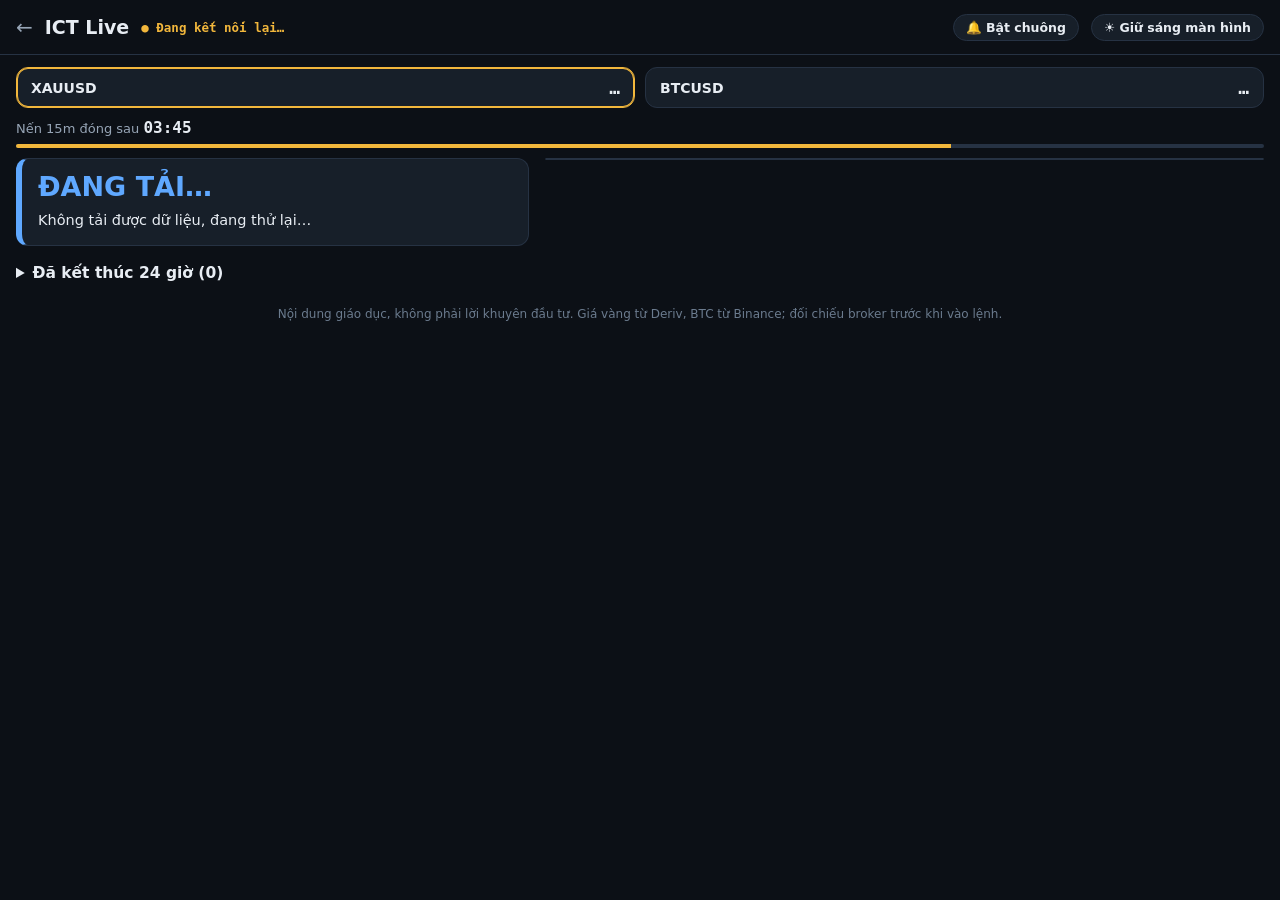
==== commit f2c214ff: "Gold prices from Deriv (frxXAUUSD) for the analysis page, ICT Live and the Telegram bot, with PAXG f" ====
--- a/live/index.html
+++ b/live/index.html
@@ -11,6 +11,7 @@
 <link rel="apple-touch-icon" href="../icons/apple-touch-icon.png">
 <link rel="preconnect" href="https://data-api.binance.vision" crossorigin>
 <link rel="preconnect" href="https://stream.binance.com:9443">
+<link rel="preconnect" href="https://api.derivws.com">
 <link rel="stylesheet" href="../assets/style.css">
 <link rel="stylesheet" href="live.css">
 </head>
@@ -34,9 +35,10 @@
     </div>
     <div class="lv-col"><div id="lv-chart" class="tvl"></div></div>
   </div>
-  <p class="lv-disc">Nội dung giáo dục, không phải lời khuyên đầu tư. Giá từ Binance (vàng: PAXG quy đổi gần đúng về spot), đối chiếu broker trước khi vào lệnh.</p>
+  <p class="lv-disc">Nội dung giáo dục, không phải lời khuyên đầu tư. Giá vàng từ Deriv, BTC từ Binance; đối chiếu broker trước khi vào lệnh.</p>
 </main>
 <script src="../assets/engine.js"></script>
+<script src="../assets/deriv.js"></script>
 <script src="../assets/analyst-core.js"></script>
 <script src="../assets/analyst-models.js"></script>
 <script src="signals.js"></script>
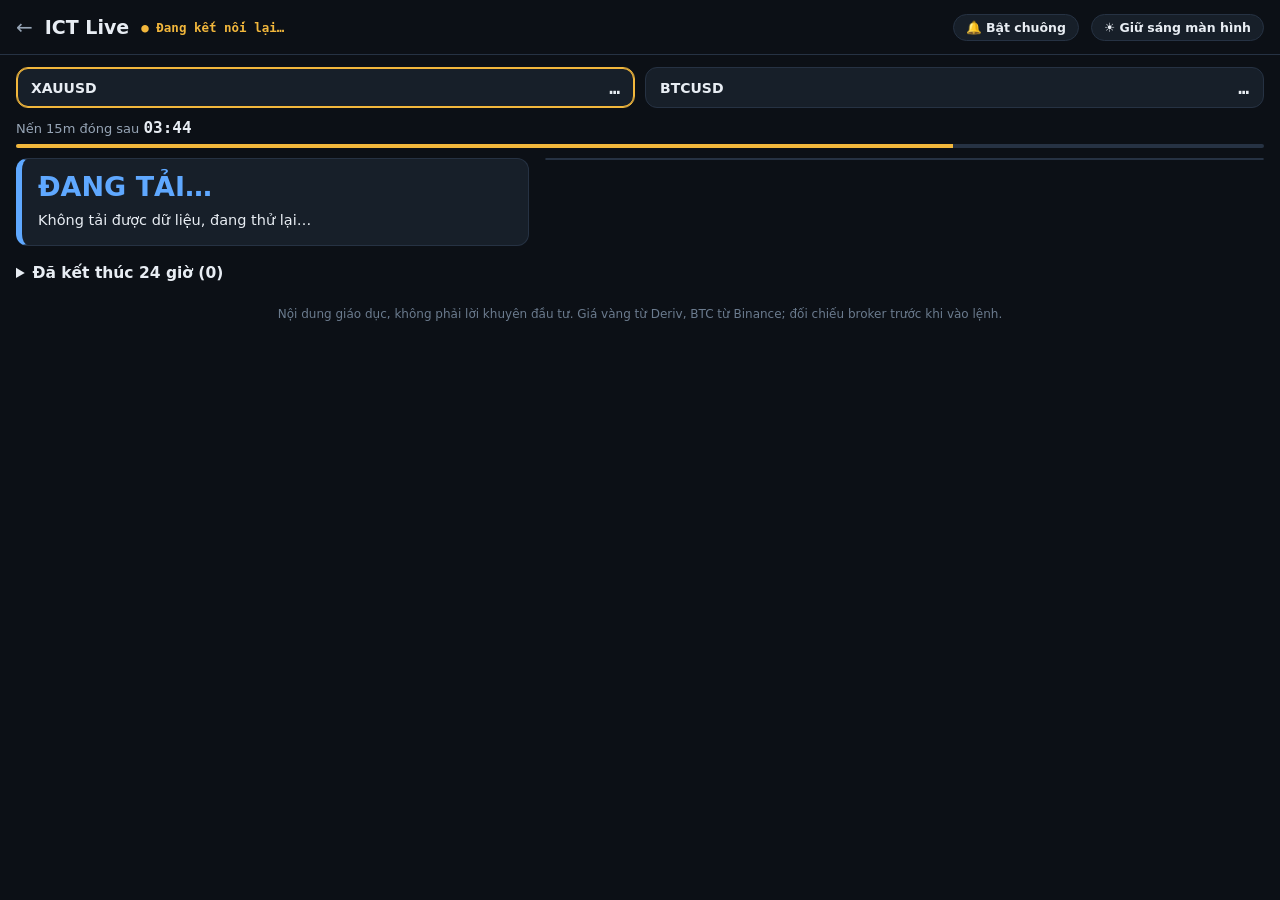
==== commit f38992cb: "Run ICT Live and the analysis page locally on MetaTrader 5 prices; freeze signal levels and stop sug" ====
--- a/live/index.html
+++ b/live/index.html
@@ -39,6 +39,7 @@
 </main>
 <script src="../assets/engine.js"></script>
 <script src="../assets/deriv.js"></script>
+<script src="../assets/mt5.js"></script>
 <script src="../assets/analyst-core.js"></script>
 <script src="../assets/analyst-models.js"></script>
 <script src="signals.js"></script>
--- a/assets/style.css
+++ b/assets/style.css
@@ -251,6 +251,7 @@
 .an-keep > summary { cursor: pointer; }
 /* trạng thái lệnh */
 .page .an-vlive { font-weight: 700; color: var(--warn); margin: -4px 0 12px; } .page .an-vlive:empty { display: none; }
+.page .an-order { font: 13px var(--mono); border: 1px dashed var(--line); border-radius: 7px; padding: 7px 9px; margin: 8px 0; } .page .an-order .muted { font-family: var(--ui); } .page .an-order:empty { display: none; }
 .an-grp { border-left: 3px solid var(--line); padding-left: 10px; margin: 10px 0; } .an-grp.g-wait { border-left-color: var(--warn); } .an-grp.g-run { border-left-color: var(--info); } .page .an-grp h3 { margin: 0 0 4px; font-size: 14.5px; } .an-grp.g-wait h3 { color: var(--warn); } .an-grp.g-run h3 { color: var(--info); } .an-st-tb td { white-space: nowrap; } .an-st-tb td:last-child { white-space: normal; min-width: 170px; }
 .an-more { margin-top: 10px; } .an-more summary, .an-mdhead summary { cursor: pointer; font-weight: 600; margin-bottom: 8px; }
 @media (max-width: 700px) { .an-st-tb, .an-st-tb tbody { display: block; width: 100%; } .an-st-tb tr:first-child { display: none; } .an-st-tb tr { display: grid; grid-template-columns: repeat(3, minmax(0, 1fr)); gap: 6px 10px; padding: 9px 10px; border-bottom: 1px solid var(--line); } .page .an-st-tb td { display: block; padding: 0; border: 0; white-space: normal; font-size: 13px; background: none; } .an-st-tb td::before { content: attr(data-l); display: block; font-size: 10.5px; color: var(--faint); font-weight: 400; } .an-st-tb td:last-child { grid-column: 1 / -1; order: -1; min-width: 0; font-weight: 700; } }
--- a/live/live.css
+++ b/live/live.css
@@ -19,6 +19,7 @@
 .lv-h { display: flex; align-items: center; flex-wrap: wrap; gap: 8px; font-size: 13px; } .lv-sc { margin-left: auto; font: 700 12.5px var(--mono); color: var(--mute); }
 .lv-state { font: 700 14px var(--ui); margin: 7px 0; } .lv-state.wait { color: var(--warn); } .lv-state.run { color: var(--info); } .lv-state.prov { color: var(--warn); }
 .lv-lv { display: grid; grid-template-columns: repeat(4, minmax(0, 1fr)); gap: 6px; } .lv-lv div { background: var(--tint); border-radius: 7px; padding: 5px 7px; } .lv-lv i { display: block; font-style: normal; font-size: 10.5px; color: var(--faint); } .lv-lv b { font: 700 14.5px var(--mono); }
+.lv-order { font-size: 13px; margin: 8px 0 0; padding: 7px 9px; border: 1px dashed var(--line); border-radius: 7px; font-family: var(--mono); } .lv-order .lv-sub { font-family: var(--ui); }
 .lv-donebox { margin-top: 14px; } .lv-donebox summary { cursor: pointer; font-weight: 700; }
 .lv-disc { font-size: 12px; color: var(--faint); text-align: center; margin-top: 18px; }
 @media (max-width: 900px) { .lv-grid { grid-template-columns: 1fr; } #lv-chart { position: static; } }
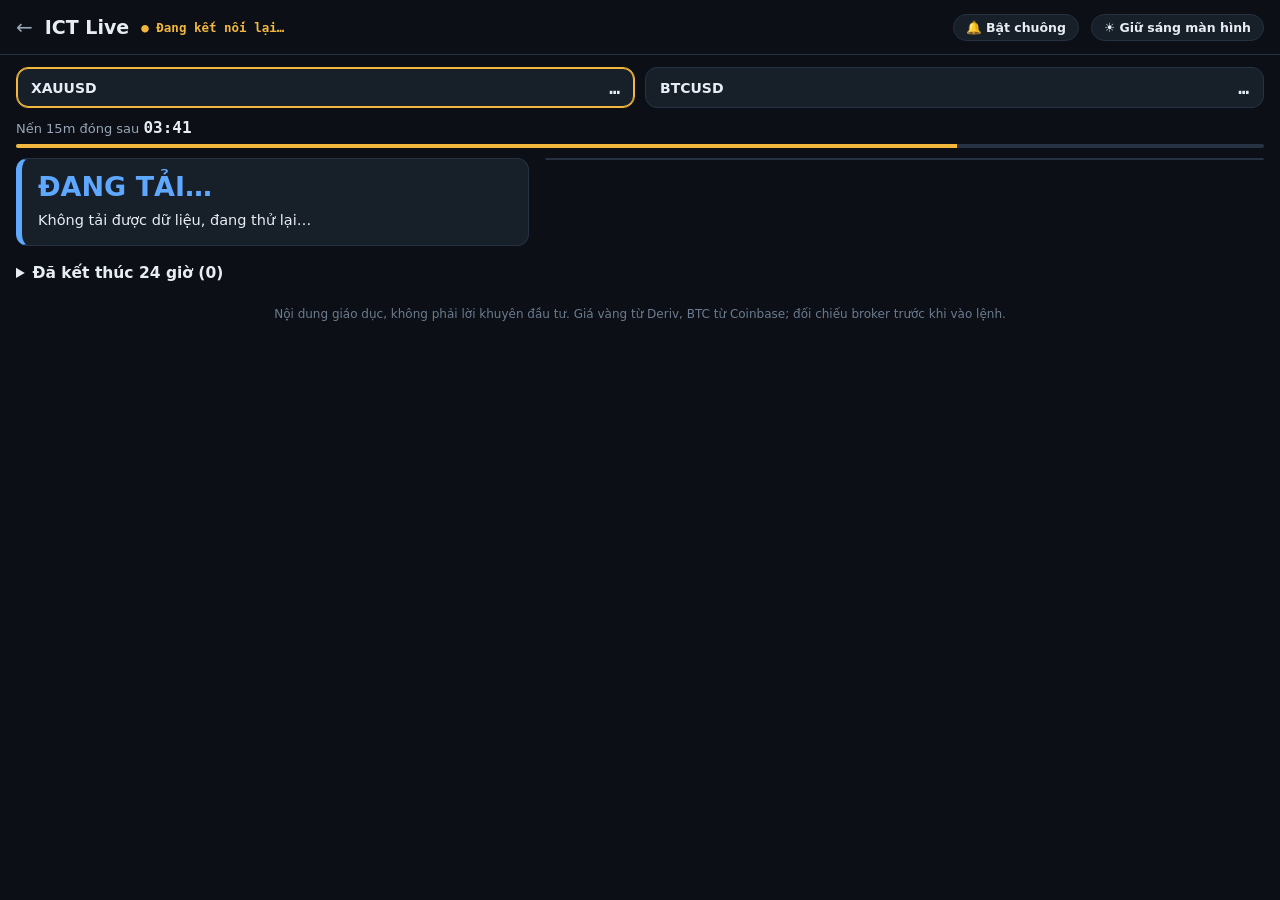
==== commit b6adfa7d: "BTC prices from Coinbase (BTC-USD) on the site and the Telegram bot, with Binance fallback; scale ch" ====
--- a/live/index.html
+++ b/live/index.html
@@ -12,6 +12,7 @@
 <link rel="preconnect" href="https://data-api.binance.vision" crossorigin>
 <link rel="preconnect" href="https://stream.binance.com:9443">
 <link rel="preconnect" href="https://api.derivws.com">
+<link rel="preconnect" href="https://api.exchange.coinbase.com" crossorigin>
 <link rel="stylesheet" href="../assets/style.css">
 <link rel="stylesheet" href="live.css">
 </head>
@@ -35,10 +36,11 @@
     </div>
     <div class="lv-col"><div id="lv-chart" class="tvl"></div></div>
   </div>
-  <p class="lv-disc">Nội dung giáo dục, không phải lời khuyên đầu tư. Giá vàng từ Deriv, BTC từ Binance; đối chiếu broker trước khi vào lệnh.</p>
+  <p class="lv-disc">Nội dung giáo dục, không phải lời khuyên đầu tư. Giá vàng từ Deriv, BTC từ Coinbase; đối chiếu broker trước khi vào lệnh.</p>
 </main>
 <script src="../assets/engine.js"></script>
 <script src="../assets/deriv.js"></script>
+<script src="../assets/coinbase.js"></script>
 <script src="../assets/mt5.js"></script>
 <script src="../assets/analyst-core.js"></script>
 <script src="../assets/analyst-models.js"></script>
--- a/assets/style.css
+++ b/assets/style.css
@@ -223,6 +223,10 @@
 .pbx.tp { fill: var(--bull); fill-opacity: .1; } .pbx.sl { fill: var(--bear); fill-opacity: .13; }
 .ax.ps-t { paint-order: stroke; stroke: var(--tvbg, var(--panel)); stroke-width: 3px; stroke-linejoin: round; font-weight: 700; }
 .ptag.peg { fill: var(--info); } .ptag.pslg { fill: var(--bear); } .ptag.ptpg { fill: var(--bull); } .ptx { fill: #fff; font: 700 10px var(--mono); }
+/* cỡ chữ trên biểu đồ nhân với --k (biểu đồ bật zoomText: to khi phóng to, nhỏ khi thu nhỏ); mặc định 1 */
+.ch-svg .ax { font-size: calc(10.5px * var(--k, 1)); } .ch-svg .bt { font-size: calc(9.5px * var(--k, 1)); } .ch-svg .sw { font-size: calc(9px * var(--k, 1)); } .ch-svg .ptx { font-size: calc(10px * var(--k, 1)); }
+.ch-svg .a .tx { font-size: calc(10.5px * var(--k, 1)); } .ch-svg .a .tx.sm { font-size: calc(9.5px * var(--k, 1)); } .ch-svg .a .tx.b { font-size: calc(11px * var(--k, 1)); }
+.ch-svg .tx.hl, .ch-svg .sw.hl { stroke-width: calc(3.5px * var(--k, 1)); } .ch-svg .tx.hl.in { stroke-width: calc(2.5px * var(--k, 1)); }
 @media (max-width: 900px) { .an-imgs.g2 { grid-template-columns: 1fr; } }
 
 .an-imgs .ch-info { flex: 1 1 100%; height: 30px; overflow: hidden; line-height: 15px; font-size: 11px; } .an-imgs .ch-bar { padding: 4px 10px 2px; gap: 2px 8px; } .an-imgs .ch-tg { gap: 3px; } .an-imgs .tg { padding: 1px 8px; font-size: 11px; }
